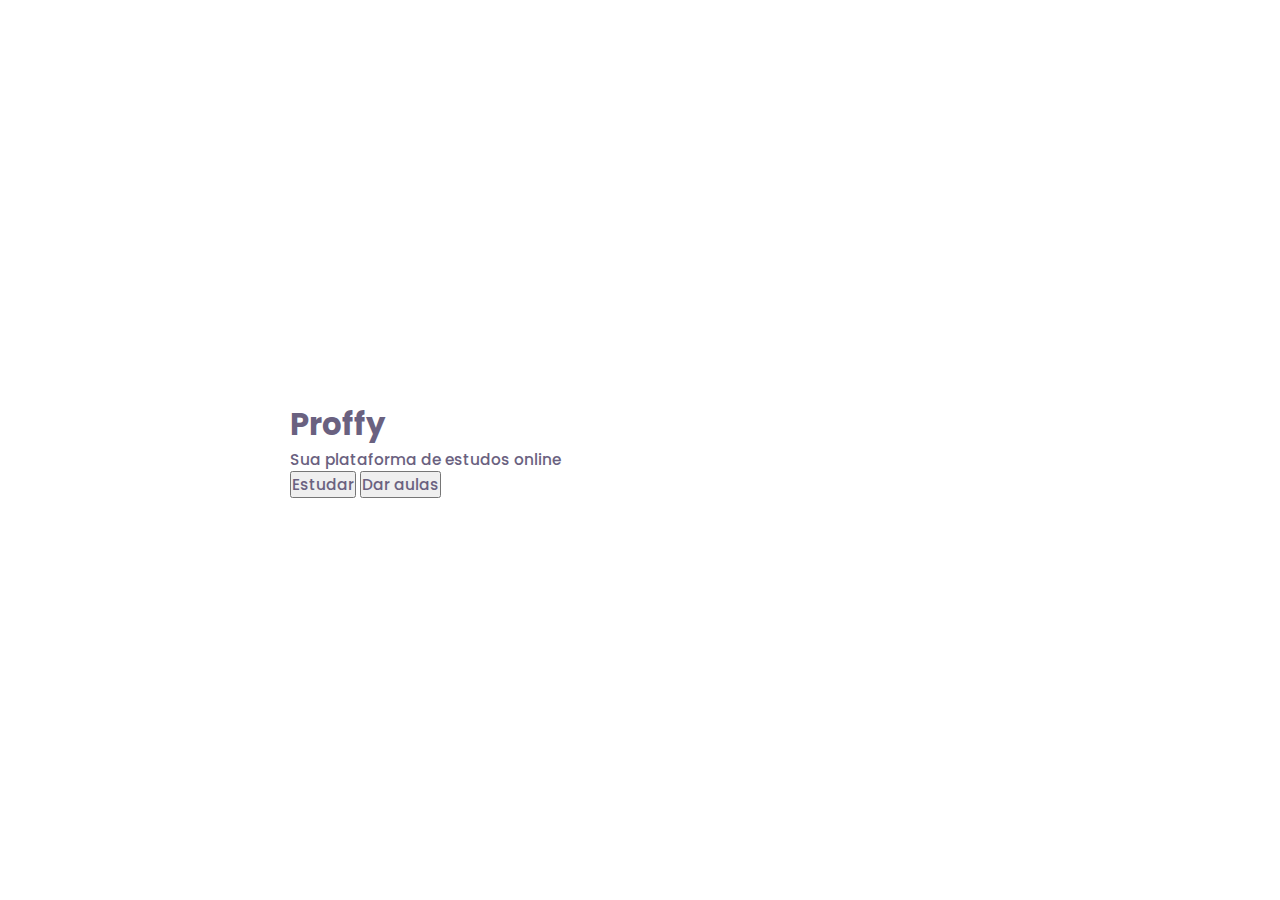
==== index.html @ 61bff232 "aula 1" ====
<!DOCTYPE html>
<html lang="pt-br">

<head>
    <meta charset="utf-8">
    <meta name="viewport" content="width=device-width, initial-scale=1.0">
    <title>Proffy | Sua plataforma de estudos online</title>
    <link rel="stylesheet" href="style.css">
    <link href="https://fonts.googleapis.com/css2?family=Archivo:wght@400;700&amp;family=Poppins:wght@400;600&amp;display=swap" rel="stylesheet">
</head>

<body id="page-landing">
    <div id="container">
        <h1>Proffy</h1>
        <p>Sua plataforma de estudos online</p>
        <button>Estudar</button>
        <button>Dar aulas</button>
    </div>
</body>

</html>
---- style.css ----
:root {
    --color-background: # ;
    --color-primary-lighter: #9871F5;
    --color-primary-light: #916BEA;
    --color-primary: #8257E5;
    --color-primary-dark: #774DD6;
    --color-primary-darker: #6842c2;
    --color-secondary: #04D361;
    --color-secondary-dark: #04BF58;
    --color-title-in-primary: #FFFFFF;
    --color-text-in-primary: #D4C2FF;
    --color-text-title: #32264D;
    --color-text-complement: #9C98A6;
    --color-text-base: #6A6180;
    --color-line-in-white: #E6E6F0;
    --color-input-background: #F8F8FC;
    --color-button-text: #FFFFFF;
    --color-box-base: #FFFFFF;
    --color-box-footer: #FAFAFC;
    --color-small-info: #C1BCCC;
    font-size: 60%; /* controle das medidas rem */
}

* {
    margin: 0;
    padding: 0;
    box-sizing: border-box;
}
html,
body{
    height: 100vh;
}
body{
    background-color: var(--color-background);
    display: flex;
    align-items: center;
    justify-content: center;
}
body,
input,
button,
textarea{
    font: 500 1.6rem Poppins;
    color: var(--color-text-base);
}
#container{
    width: 90vw;
    max-width: 700px;
}
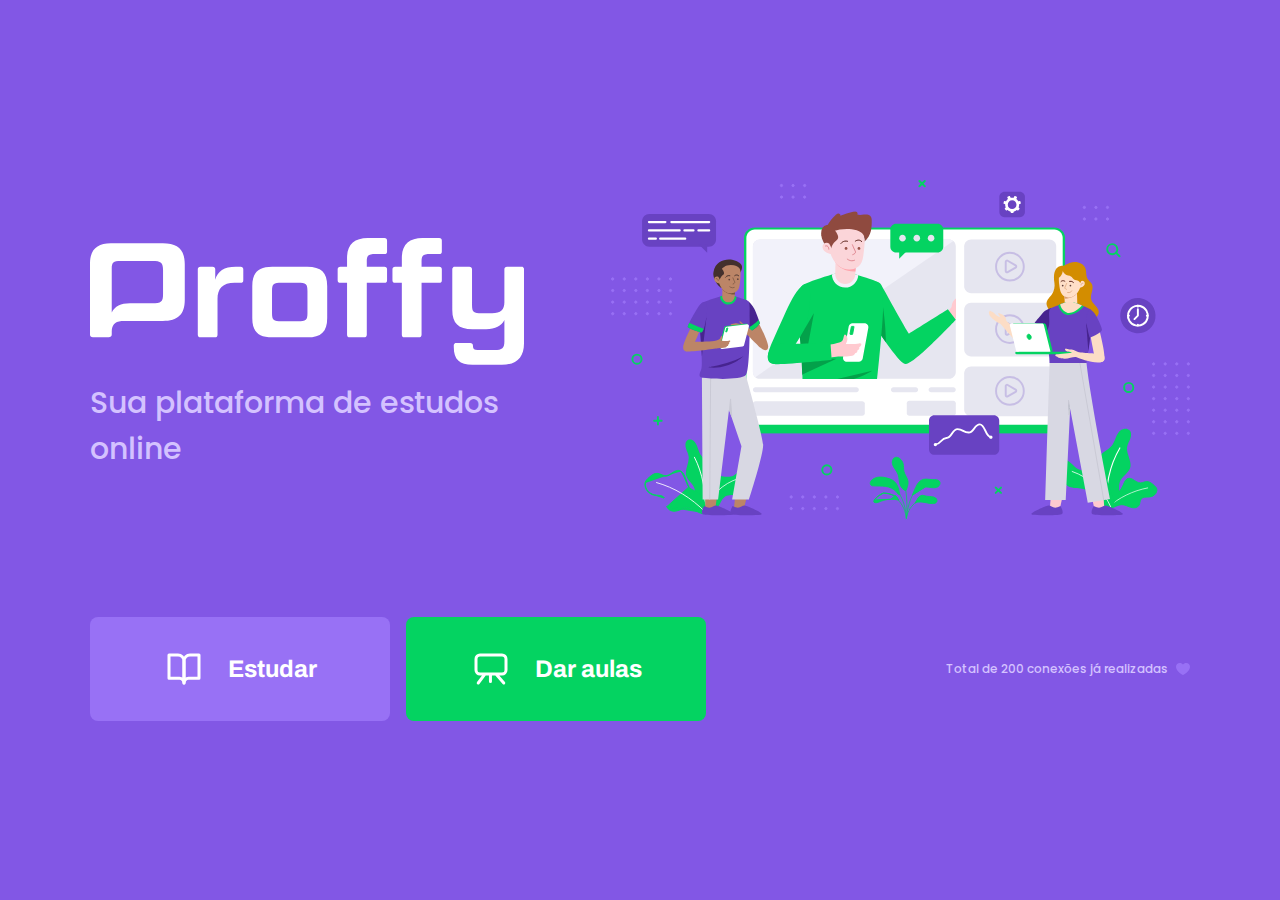
==== commit c84947aa: "aula 2" ====
--- a/index.html
+++ b/index.html
@@ -5,16 +5,32 @@
     <meta charset="utf-8">
     <meta name="viewport" content="width=device-width, initial-scale=1.0">
     <title>Proffy | Sua plataforma de estudos online</title>
-    <link rel="stylesheet" href="style.css">
+    <link rel="stylesheet" href="style/main.css">
+    <link rel="stylesheet" href="style/partials/page-landing.css">
     <link href="https://fonts.googleapis.com/css2?family=Archivo:wght@400;700&amp;family=Poppins:wght@400;600&amp;display=swap" rel="stylesheet">
 </head>
 
 <body id="page-landing">
     <div id="container">
-        <h1>Proffy</h1>
-        <p>Sua plataforma de estudos online</p>
-        <button>Estudar</button>
-        <button>Dar aulas</button>
+        <div class="logo-container">
+            <img src="/img/logo.svg" alt="Proffy">
+            <h2>Sua plataforma de estudos online</h2>
+        </div>
+        <img class="hero-image" src="img/landing.svg" alt="Plataforma de Estudos">
+        <div class="buttons-container">
+            <a class="study" href="/study.html">
+                <img src="img/icons/study.svg" alt="Estudar">
+                Estudar
+            </a>
+            <a class="give-classes" href="/give-classes.html">
+                <img src="img/icons/give-classes.svg" alt="Dar aulas">
+                Dar aulas
+            </a>
+        </div>
+        <p class="total-connections">
+            Total de 200 conexões já realizadas
+            <img src="img/icons/purple-heart.svg" alt="Coração roxo">
+        </p>
     </div>
 </body>
 
--- a/style/main.css
+++ b/style/main.css
@@ -0,0 +1,54 @@
+:root {
+    --color-background: #F0F0F7;
+    --color-primary-lighter: #9871F5;
+    --color-primary-light: #916BEA;
+    --color-primary: #8257E5;
+    --color-primary-dark: #774DD6;
+    --color-primary-darker: #6842c2;
+    --color-secondary: #04D361;
+    --color-secondary-dark: #04BF58;
+    --color-title-in-primary: #FFFFFF;
+    --color-text-in-primary: #D4C2FF;
+    --color-text-title: #32264D;
+    --color-text-complement: #9C98A6;
+    --color-text-base: #6A6180;
+    --color-line-in-white: #E6E6F0;
+    --color-input-background: #F8F8FC;
+    --color-button-text: #FFFFFF;
+    --color-box-base: #FFFFFF;
+    --color-box-footer: #FAFAFC;
+    --color-small-info: #C1BCCC;
+    font-size: 60%; /* controle das medidas rem */
+}
+
+* {
+    margin: 0;
+    padding: 0;
+    box-sizing: border-box;
+}
+html,
+body{
+    height: 100vh;
+}
+body{
+    background-color: var(--color-background);
+    display: flex;
+    align-items: center;
+    justify-content: center;
+}
+body,
+input,
+button,
+textarea{
+    font: 500 1.6rem Poppins;
+    color: var(--color-text-base);
+}
+#container{
+    width: 90vw;
+    max-width: 700px;
+}
+@media (min-width: 700px){
+    :root{
+        font-size: 62.5%;
+    }
+}--- a/style/partials/page-landing.css
+++ b/style/partials/page-landing.css
@@ -0,0 +1,106 @@
+#page-landing{
+    background-color: var(--color-primary);
+}
+#page-landing #container{
+    color: var(--color-text-in-primary);
+}
+.logo-container img{
+    height: 10rem;
+}
+.logo-container{
+    text-align: center;
+    margin-bottom: 3.2rem;
+}
+.logo-container h2{
+    font-weight: 500;
+    font-size: 3rem;
+    line-height: 4.6rem;
+    margin-top: 0.8rem;
+}
+.hero-image{
+    width: 100%;
+}
+.buttons-container{
+    display: flex;
+    justify-content: center;
+    margin: 3.2rem 0;
+}
+.buttons-container a{
+    width: 30rem;
+    height: 10.4rem;
+    border-radius: 0.8rem;
+    font: 700 2.4rem Archivo;
+    display: flex;
+    align-items: center;
+    justify-content: center;
+    color: var(--color-button-text);
+    transition: background 0.3s;
+    text-decoration: none;
+} 
+.buttons-container a img{
+    width: 4rem;
+    margin-right: 2.4rem;
+}
+.buttons-container a.study{
+    background-color: var(--color-primary-lighter);
+    margin-right: 1.6rem;
+}
+.buttons-container a.study:hover{
+    background-color: var(--color-primary-light);
+}
+.buttons-container a.give-classes{
+    background-color: var(--color-secondary);
+}
+.buttons-container a.give-classes:hover{
+    background-color: var(--color-secondary-dark);
+}
+.total-connections {
+    font-size: 1.8rem;
+    display: flex;
+    align-items: center;
+    justify-content: center;
+}
+.total-connections img{
+    margin-left: 0.8rem;
+}
+
+@media (max-width: 699px){
+    :root{
+        font-size: 40%;
+    }
+}
+
+@media (min-width: 1100px){
+    #page-landing #container{
+        max-width: 1100px;
+        display: grid;
+        grid-template-columns: 2fr 1fr 2fr;
+        grid-template-rows: 350px 1fr;
+        grid-template-areas: 
+            "proffy image image"
+            "button button texting";
+        gap: 87px;
+    }
+    .logo-container{
+        grid-area: proffy;
+        text-align: initial;
+        align-self: center;
+        margin: 0;
+    }
+    .logo-container img{
+        height: 100%;
+    }
+    .hero-image{
+        grid-area: image;
+    }
+    .buttons-container{
+        grid-area: button;
+        justify-content: flex-start;
+        margin: 0;
+    }
+    .total-connections{
+        grid-area: texting;
+        justify-self: end;
+        font-size: 1.2rem;
+    }
+}